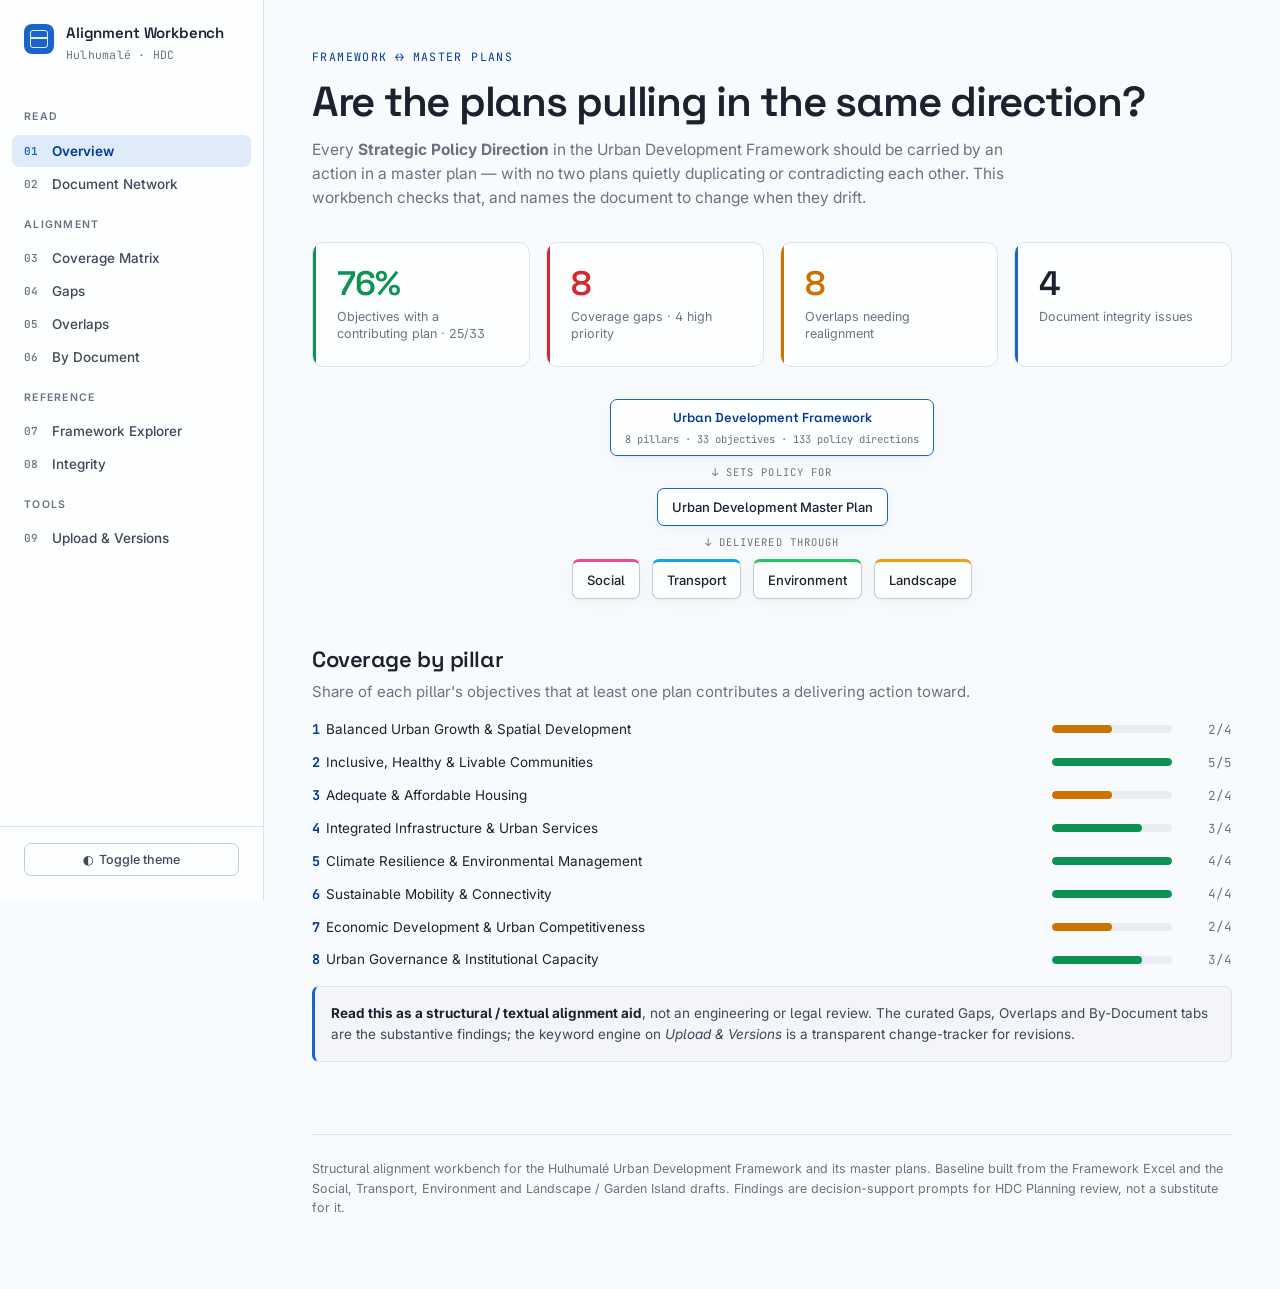
==== index.html @ 689eea94 "Network: expandable force graph of themes + actions interlinked via pillars - Replace the static 6-n" ====
<!DOCTYPE html>
<html lang="en">
<head>
<meta charset="utf-8">
<meta name="viewport" content="width=device-width, initial-scale=1">
<title>Hulhumalé Master Plan Alignment</title>
<meta name="description" content="Alignment workbench for the Urban Development Framework and its master plans — document network, gaps, overlaps, per-document fixes, and upload-driven re-analysis.">
<link rel="icon" href="data:image/svg+xml,<svg xmlns='http://www.w3.org/2000/svg' viewBox='0 0 100 100'><rect width='100' height='100' rx='22' fill='%23274ede'/><rect x='28' y='28' width='44' height='44' rx='6' fill='none' stroke='white' stroke-width='6'/><line x1='28' y1='50' x2='72' y2='50' stroke='white' stroke-width='6'/></svg>">
<link rel="stylesheet" href="styles.css">
</head>
<body>
<div class="app">
  <aside class="rail">
    <div class="brand">
      <div class="mark"></div>
      <div><b>Alignment Workbench</b><span>Hulhumalé · HDC</span></div>
    </div>
    <nav id="nav">
      <div class="grp">Read</div>
      <button class="active" data-v="overview"><span class="n">01</span> Overview</button>
      <button data-v="network"><span class="n">02</span> Document Network</button>
      <div class="grp">Alignment</div>
      <button data-v="matrix"><span class="n">03</span> Coverage Matrix</button>
      <button data-v="gaps"><span class="n">04</span> Gaps</button>
      <button data-v="overlaps"><span class="n">05</span> Overlaps</button>
      <button data-v="bydoc"><span class="n">06</span> By Document</button>
      <div class="grp">Reference</div>
      <button data-v="explorer"><span class="n">07</span> Framework Explorer</button>
      <button data-v="integrity"><span class="n">08</span> Integrity</button>
      <div class="grp">Tools</div>
      <button data-v="upload"><span class="n">09</span> Upload &amp; Versions</button>
    </nav>
    <div class="railfoot">
      <button class="themebtn" id="themebtn">◐&nbsp; Toggle theme</button>
    </div>
  </aside>

  <main class="main">
    <!-- 01 OVERVIEW -->
    <section class="view active" id="view-overview">
      <div class="pagehead">
        <div class="kicker">Framework ↔ Master Plans</div>
        <h1>Are the plans pulling in the same direction?</h1>
        <p class="sub">Every <b>Strategic Policy Direction</b> in the Urban Development Framework should be carried by an action in a master plan — with no two plans quietly duplicating or contradicting each other. This workbench checks that, and names the document to change when they drift.</p>
      </div>
      <div class="kpis" id="kpis"></div>
      <div class="hiermap" id="hiermap"></div>
      <div class="vhead"><h2>Coverage by pillar</h2><p>Share of each pillar's objectives that at least one plan contributes a delivering action toward.</p></div>
      <div class="bars" id="bars"></div>
      <div class="note"><b>Read this as a structural / textual alignment aid</b>, not an engineering or legal review. The curated Gaps, Overlaps and By-Document tabs are the substantive findings; the keyword engine on <em>Upload &amp; Versions</em> is a transparent change-tracker for revisions.</div>
    </section>

    <!-- 02 NETWORK -->
    <section class="view" id="view-network">
      <div class="pagehead">
        <div class="kicker">Document Network</div>
        <h1>How the documents link</h1>
        <p class="sub">Every plan's <b>themes</b> feed the Framework's <b>policy pillars</b> — so two plans that touch the same pillar are interlinked through it. <b>Click a document</b> to fan out its themes; <b>click a theme</b> to fan out its actions. Dashed lines mark cross-plan overlaps that need realignment. Hover anything for detail; hover a pillar to see every theme feeding it.</p>
      </div>
      <div class="net-toolbar">
        <button class="btn ghost sm" id="net-expand">⤢ Expand all plans</button>
        <button class="btn ghost sm" id="net-collapse">⤡ Collapse all</button>
        <span class="mini" id="net-hint">Tip: click a coloured plan node to reveal its themes.</span>
      </div>
      <div class="net-wrap">
        <div class="net-canvas" id="net-canvas"></div>
        <div class="net-side">
          <h3 id="net-title">The framework backbone</h3>
          <p class="np" id="net-desc">Pillars P1–P8 sit at the centre. Hover a pillar to see which themes — across every plan — feed it. Click a plan to expand its themes and actions.</p>
          <div id="net-links"></div>
          <div class="net-legend">
            <div class="row"><span class="dotk" style="background:var(--accent)"></span> Framework &amp; pillars</div>
            <div class="row"><span class="dotk" style="background:#6366f1"></span> Plan · <span class="dotk sm" style="background:#22c55e"></span> theme · <span class="dotk xs" style="background:#22c55e"></span> action</div>
            <div class="row"><span class="ln" style="border-color:var(--accent)"></span> Theme feeds pillar (interlink)</div>
            <div class="row"><span class="ln" style="border-color:var(--ink-2)"></span> Hierarchy (governs / delivers)</div>
            <div class="row"><span class="ln" style="border-color:var(--hi);border-top-style:dashed"></span> Cross-plan overlap (realignment)</div>
          </div>
        </div>
      </div>
    </section>

    <!-- 03 MATRIX -->
    <section class="view" id="view-matrix">
      <div class="pagehead"><div class="kicker">Coverage Matrix</div><h1>Pillars × plans</h1>
        <p class="sub">Which plan owns or contributes to each framework pillar. A pillar with only secondary contributions and no primary owner is a candidate for a gap.</p></div>
      <div id="matrix"></div>
    </section>

    <!-- 04 GAPS -->
    <section class="view" id="view-gaps">
      <div class="pagehead"><div class="kicker">Coverage Gaps</div><h1>Policy directions with no delivering action</h1>
        <p class="sub">Each flag gives the recommended fix and whether it should be resolved at the master-plan level.</p></div>
      <div class="cards" id="gaps-cards"></div>
      <div id="gaps-extra"></div>
    </section>

    <!-- 05 OVERLAPS -->
    <section class="view" id="view-overlaps">
      <div class="pagehead"><div class="kicker">Overlaps &amp; Realignment</div><h1>Where plans collide</h1>
        <p class="sub">Two or more plans addressing the same topic. Each card names which documents to change and how to divide ownership.</p></div>
      <div class="cards" id="overlaps-cards"></div>
    </section>

    <!-- 06 BY DOCUMENT -->
    <section class="view" id="view-bydoc">
      <div class="pagehead"><div class="kicker">By Document</div><h1>What each document is missing — and what to add where</h1>
        <p class="sub">A per-document worklist: gaps and errors specific to it, concrete additions with the section to edit, and the realignments it shares with its siblings.</p></div>
      <div class="docgrid" id="docgrid"></div>
    </section>

    <!-- 07 EXPLORER -->
    <section class="view" id="view-explorer">
      <div class="pagehead"><div class="kicker">Framework Explorer</div><h1>The framework, pillar by pillar</h1>
        <p class="sub">Every objective with its contributing plans and policy directions. Click a pillar to expand. Objectives with no contributing plan are flagged <span class="gapflag">GAP</span>.</p></div>
      <div id="explorer"></div>
    </section>

    <!-- 08 INTEGRITY -->
    <section class="view" id="view-integrity">
      <div class="pagehead"><div class="kicker">Document Integrity</div><h1>Internal errors to fix</h1>
        <p class="sub">Numbering, typos and missing cross-links found while parsing the sources — quick corrections, independent of the alignment findings.</p></div>
      <div class="cards" id="integrity-cards"></div>
    </section>

    <!-- 09 UPLOAD -->
    <section class="view" id="view-upload">
      <div class="pagehead"><div class="kicker">Tools</div><h1>Upload revised plans &amp; track versions</h1>
        <p class="sub">Drop in updated <code>.md</code> plans. The engine re-checks each gap, diffs against the previous run, and version-tracks the result — all in your browser.</p></div>
      <div class="note"><b>How to read the engine.</b> It scans each plan for the distinctive <em>signal phrases</em> of the 8 tracked gaps. A match means the gap topic now <b>appears in the text</b> — a prompt to confirm it's a real delivering action, not just narrative. The authoritative, action-level judgement stays the curated figures on the other tabs; the engine shows what <b>changed between revisions</b>.</div>
      <div class="upgrid">
        <div>
          <div class="drop" id="drop">
            <div class="big">Drop revised .md plans here</div>
            <p>or click to choose files · filenames are matched to plans automatically</p>
          </div>
          <input type="file" id="fileinput" accept=".md,.markdown,.txt" multiple hidden>
          <div class="filelist" id="filelist"></div>
          <div class="actions">
            <button class="btn" id="run">Run alignment analysis</button>
            <button class="btn ghost" id="export">Export report (JSON)</button>
            <button class="btn ghost" id="clearv">Clear versions</button>
          </div>
          <div id="run-result"></div>
        </div>
        <div>
          <div class="vhead" style="margin-top:0"><h2 style="font-size:16px">Version history</h2></div>
          <div id="versions"></div>
        </div>
      </div>
    </section>

    <footer class="foot">
      Structural alignment workbench for the Hulhumalé Urban Development Framework and its master plans.
      Baseline built from the Framework Excel and the Social, Transport, Environment and Landscape / Garden Island drafts.
      Findings are decision-support prompts for HDC Planning review, not a substitute for it.
    </footer>
  </main>
</div>

<script src="data.js"></script>
<script src="engine.js"></script>
<script src="app.js"></script>
</body>
</html>
---- styles.css ----
/* Hallmark · macrostructure: Workbench · nav: N3 side-rail · footer: Ft minimal
 * genre: modern-minimal · theme: Cobalt · tone: technical/authoritative · anchor hue: cobalt
 * pre-emit critique: P5 H5 E4 S5 R4 V5
 */
@import url('https://fonts.googleapis.com/css2?family=Space+Grotesk:wght@400;500;600;700&family=Inter:wght@400;450;500;600&family=JetBrains+Mono:wght@400;500;600&display=swap');

:root{
  --font-display:'Space Grotesk',ui-sans-serif,system-ui,sans-serif;
  --font-body:'Inter',ui-sans-serif,system-ui,-apple-system,sans-serif;
  --font-mono:'JetBrains Mono',ui-monospace,'SF Mono',Menlo,Consolas,monospace;

  --paper:oklch(98.6% 0.005 255);
  --panel:oklch(99.6% 0.003 255);
  --panel-2:oklch(97% 0.006 258);
  --panel-3:oklch(94.5% 0.008 258);
  --ink:oklch(25% 0.03 262);
  --ink-2:oklch(40% 0.03 262);
  --muted:oklch(55% 0.025 262);
  --line:oklch(91% 0.008 258);
  --line-2:oklch(84% 0.012 258);
  --accent:oklch(52% 0.175 258);
  --accent-2:oklch(45% 0.19 260);
  --accent-ink:oklch(38% 0.16 260);
  --hi:oklch(56% 0.2 25);
  --med:oklch(64% 0.15 62);
  --low:oklch(54% 0.14 245);
  --ok:oklch(58% 0.14 155);
  --on-accent:oklch(99% 0.01 255);

  --s1:4px; --s2:8px; --s3:12px; --s4:16px; --s5:24px; --s6:32px; --s7:48px; --s8:72px;
  --r1:7px; --r2:11px; --r3:16px;
  --ease-out:cubic-bezier(.2,.7,.3,1);
  --ease-in-out:cubic-bezier(.6,0,.3,1);
  --d1:120ms; --d2:220ms;
  --rail:264px;
  --shadow:0 1px 2px oklch(50% 0.03 260/.06), 0 4px 16px oklch(50% 0.03 260/.06);
  --shadow-lg:0 8px 30px oklch(45% 0.05 260/.14);
}
:root[data-theme="dark"],
:root:not([data-theme="light"]){}
@media (prefers-color-scheme:dark){:root:not([data-theme="light"]){
  --paper:oklch(17.5% 0.018 262); --panel:oklch(21.5% 0.022 262); --panel-2:oklch(25% 0.024 262);
  --panel-3:oklch(29% 0.026 262); --ink:oklch(93% 0.012 262); --ink-2:oklch(80% 0.016 262);
  --muted:oklch(65% 0.02 262); --line:oklch(31% 0.02 262); --line-2:oklch(40% 0.022 262);
  --accent:oklch(74% 0.145 252); --accent-2:oklch(82% 0.12 252); --accent-ink:oklch(84% 0.11 252);
  --hi:oklch(70% 0.17 25); --med:oklch(80% 0.13 72); --low:oklch(74% 0.12 245); --ok:oklch(74% 0.14 155);
  --on-accent:oklch(18% 0.03 262);
  --shadow:0 1px 2px oklch(0% 0 0/.4); --shadow-lg:0 10px 34px oklch(0% 0 0/.5);
}}
:root[data-theme="dark"]{
  --paper:oklch(17.5% 0.018 262); --panel:oklch(21.5% 0.022 262); --panel-2:oklch(25% 0.024 262);
  --panel-3:oklch(29% 0.026 262); --ink:oklch(93% 0.012 262); --ink-2:oklch(80% 0.016 262);
  --muted:oklch(65% 0.02 262); --line:oklch(31% 0.02 262); --line-2:oklch(40% 0.022 262);
  --accent:oklch(74% 0.145 252); --accent-2:oklch(82% 0.12 252); --accent-ink:oklch(84% 0.11 252);
  --hi:oklch(70% 0.17 25); --med:oklch(80% 0.13 72); --low:oklch(74% 0.12 245); --ok:oklch(74% 0.14 155);
  --on-accent:oklch(18% 0.03 262);
  --shadow:0 1px 2px oklch(0% 0 0/.4); --shadow-lg:0 10px 34px oklch(0% 0 0/.5);
}

*{box-sizing:border-box}
html,body{overflow-x:clip}
html{-webkit-text-size-adjust:100%}
body{margin:0;background:var(--paper);color:var(--ink);font-family:var(--font-body);
  font-size:15px;line-height:1.55;-webkit-font-smoothing:antialiased;font-feature-settings:"cv05","ss01"}
h1,h2,h3,h4{font-family:var(--font-display);font-weight:600;line-height:1.14;margin:0;letter-spacing:-.02em;font-style:normal;overflow-wrap:anywhere;min-width:0}
a{color:var(--accent);text-decoration:none}
code,.mono{font-family:var(--font-mono)}
button{font-family:inherit}

/* ---------- app shell: rail + main (Workbench) ---------- */
.app{display:grid;grid-template-columns:var(--rail) minmax(0,1fr);min-height:100vh}

/* left rail */
.rail{position:sticky;top:0;height:100vh;border-right:1px solid var(--line);background:var(--panel);
  display:flex;flex-direction:column;padding:var(--s5) 0;overflow-y:auto}
.rail .brand{padding:0 var(--s5) var(--s4);display:flex;gap:var(--s3);align-items:flex-start}
.rail .brand .mark{width:30px;height:30px;border-radius:8px;background:var(--accent);flex:none;position:relative;overflow:hidden}
.rail .brand .mark::before{content:"";position:absolute;inset:6px;border:1.5px solid var(--on-accent);border-radius:3px;opacity:.9}
.rail .brand .mark::after{content:"";position:absolute;left:6px;top:13px;width:18px;height:1.5px;background:var(--on-accent);opacity:.9}
.rail .brand b{font-family:var(--font-display);font-size:15px;font-weight:600;letter-spacing:-.01em;display:block;line-height:1.2}
.rail .brand span{font-size:11.5px;color:var(--muted);font-family:var(--font-mono);letter-spacing:.02em}

.rail nav{display:flex;flex-direction:column;gap:1px;padding:var(--s3) var(--s3) 0;flex:1}
.rail nav .grp{font-size:10.5px;text-transform:uppercase;letter-spacing:.12em;color:var(--muted);
  padding:var(--s4) var(--s3) var(--s2);font-weight:600}
.rail nav button{display:flex;align-items:center;gap:var(--s3);width:100%;text-align:left;border:0;
  background:none;color:var(--ink-2);padding:8px var(--s3);border-radius:var(--r1);cursor:pointer;
  font-size:13.5px;font-weight:500;transition:background var(--d1) var(--ease-out),color var(--d1)}
.rail nav button:hover{background:var(--panel-2);color:var(--ink)}
.rail nav button.active{background:color-mix(in oklch,var(--accent) 12%,transparent);color:var(--accent-ink);font-weight:600}
.rail nav button .n{font-family:var(--font-mono);font-size:11px;color:var(--muted);width:16px;flex:none}
.rail nav button.active .n{color:var(--accent)}
.rail .railfoot{padding:var(--s4) var(--s5) 0;border-top:1px solid var(--line);margin-top:var(--s4)}
.themebtn{width:100%;border:1px solid var(--line-2);background:var(--panel);color:var(--ink-2);border-radius:var(--r1);
  padding:8px;cursor:pointer;font-size:12.5px;font-weight:500;display:flex;gap:var(--s2);align-items:center;justify-content:center}
.themebtn:hover{border-color:var(--accent);color:var(--accent-ink)}

/* main */
.main{min-width:0;padding:var(--s7) var(--s7) var(--s8);max-width:1180px}
@media(max-width:1180px){.main{padding:var(--s6) var(--s5) var(--s8)}}

/* page head */
.pagehead{margin-bottom:var(--s6)}
.pagehead .kicker{font-family:var(--font-mono);font-size:11.5px;letter-spacing:.12em;text-transform:uppercase;color:var(--accent-ink);margin-bottom:var(--s3)}
.pagehead h1{font-size:clamp(28px,4.4vw,42px);letter-spacing:-.03em}
.pagehead .sub{color:var(--muted);max-width:70ch;margin-top:var(--s3);font-size:15.5px}

/* sections */
section.view{display:none}
section.view.active{display:block;animation:fade var(--d2) var(--ease-out)}
@keyframes fade{from{opacity:0;transform:translateY(6px)}to{opacity:1;transform:none}}
.vhead{margin:var(--s7) 0 var(--s4)}
.vhead:first-child{margin-top:0}
.vhead h2{font-size:22px}
.vhead p{color:var(--muted);max-width:76ch;margin:var(--s2) 0 0}

/* ---------- KPI band ---------- */
.kpis{display:grid;grid-template-columns:repeat(4,minmax(0,1fr));gap:var(--s4);margin-bottom:var(--s6)}
.kpi{background:var(--panel);border:1px solid var(--line);border-radius:var(--r2);padding:var(--s5);position:relative;overflow:hidden}
.kpi::after{content:"";position:absolute;left:0;top:0;bottom:0;width:3px;background:var(--accent)}
.kpi.hi::after{background:var(--hi)} .kpi.med::after{background:var(--med)} .kpi.ok::after{background:var(--ok)}
.kpi .n{font-family:var(--font-display);font-size:34px;font-weight:600;letter-spacing:-.03em;line-height:1}
.kpi.hi .n{color:var(--hi)} .kpi.med .n{color:var(--med)} .kpi.ok .n{color:var(--ok)}
.kpi .l{color:var(--muted);font-size:12.5px;margin-top:var(--s2);line-height:1.35}

/* ---------- generic cards ---------- */
.cards{display:grid;grid-template-columns:repeat(2,minmax(0,1fr));gap:var(--s4)}
.card{background:var(--panel);border:1px solid var(--line);border-radius:var(--r2);padding:var(--s5);
  box-shadow:var(--shadow);transition:border-color var(--d1),transform var(--d1) var(--ease-out)}
.card:hover{border-color:var(--line-2)}
.card.flag{border-left:3px solid var(--muted)}
.card.flag.hi{border-left-color:var(--hi)} .card.flag.med{border-left-color:var(--med)} .card.flag.low{border-left-color:var(--low)}
.card h3{font-size:15.5px;line-height:1.3;font-weight:600;letter-spacing:-.01em}
.card .meta{display:flex;gap:6px;flex-wrap:wrap;margin:var(--s3) 0}
.card p{margin:var(--s3) 0 0;font-size:14px;color:var(--ink-2)}
.fix{margin-top:var(--s4);background:color-mix(in oklch,var(--accent) 7%,transparent);
  border:1px solid color-mix(in oklch,var(--accent) 22%,transparent);border-radius:var(--r1);padding:var(--s3) var(--s4);font-size:13.5px;color:var(--ink)}
.fix b{color:var(--accent-ink)}

/* pills */
.pill{font-family:var(--font-mono);font-size:11px;font-weight:500;padding:3px 8px;border-radius:999px;letter-spacing:.02em;white-space:nowrap;display:inline-flex;align-items:center;gap:5px}
.pill.sev-high{background:color-mix(in oklch,var(--hi) 14%,transparent);color:var(--hi)}
.pill.sev-med{background:color-mix(in oklch,var(--med) 16%,transparent);color:var(--med)}
.pill.sev-low{background:color-mix(in oklch,var(--low) 15%,transparent);color:var(--low)}
.pill.doc{background:var(--panel-2);color:var(--ink-2);border:1px solid var(--line-2)}
.pill.spd{background:color-mix(in oklch,var(--accent) 12%,transparent);color:var(--accent-ink)}
.pill.dot::before{content:"";width:7px;height:7px;border-radius:50%;background:currentColor}

/* ---------- matrix ---------- */
.matrix-wrap{overflow-x:auto;border:1px solid var(--line);border-radius:var(--r2);background:var(--panel);box-shadow:var(--shadow)}
table.matrix{border-collapse:collapse;width:100%;min-width:760px;font-size:13.5px}
table.matrix th,table.matrix td{border-bottom:1px solid var(--line);padding:var(--s4)}
table.matrix thead th{position:sticky;top:0;background:var(--panel-2);font-family:var(--font-mono);
  font-size:11px;color:var(--muted);text-transform:uppercase;letter-spacing:.06em;font-weight:500;text-align:center}
table.matrix thead th.pillar{text-align:left}
table.matrix tbody tr:last-child td,table.matrix tbody tr:last-child th{border-bottom:0}
table.matrix tbody tr:hover td,table.matrix tbody tr:hover th{background:var(--panel-2)}
th.pillar{font-family:var(--font-body);font-weight:600;color:var(--ink);max-width:300px;text-align:left}
th.pillar .pn{font-family:var(--font-mono);color:var(--accent-ink);margin-right:6px}
th.pillar .mini{font-weight:400;color:var(--muted);font-size:12px;margin-top:2px}
td.cell{text-align:center}
.cov{display:inline-grid;place-items:center;width:30px;height:30px;border-radius:8px;font-size:13px}
.cov.p{background:color-mix(in oklch,var(--accent) 18%,transparent);color:var(--accent-ink)}
.cov.s{background:color-mix(in oklch,var(--low) 16%,transparent);color:var(--low)}
.cov.none{color:var(--line-2)}
.cpct{font-family:var(--font-mono);font-size:12.5px;color:var(--muted)}
.legend{display:flex;gap:var(--s5);flex-wrap:wrap;margin-top:var(--s4);font-size:12.5px;color:var(--muted)}
.legend span{display:inline-flex;align-items:center;gap:7px}
.sw{width:22px;height:22px;border-radius:6px;display:grid;place-items:center;font-size:11px}

/* ---------- coverage bars ---------- */
.bars{display:flex;flex-direction:column;gap:var(--s3)}
.bar{display:grid;grid-template-columns:minmax(0,1fr) 120px 44px;gap:var(--s4);align-items:center;font-size:13.5px}
.bar .lbl{overflow:hidden;text-overflow:ellipsis;white-space:nowrap}
.bar .lbl b{font-family:var(--font-mono);color:var(--accent-ink);margin-right:6px}
.bar .track{background:var(--panel-3);border-radius:999px;height:8px;overflow:hidden}
.bar .fill{height:100%;border-radius:999px;transition:width var(--d2) var(--ease-out)}
.bar .pc{font-family:var(--font-mono);text-align:right;color:var(--muted);font-size:12.5px}
@media(max-width:640px){.bar{grid-template-columns:minmax(0,1fr) 70px 38px}}

/* ---------- framework explorer ---------- */
.pblock{border:1px solid var(--line);border-radius:var(--r2);background:var(--panel);margin-bottom:var(--s3);overflow:hidden}
.phead{display:flex;align-items:center;gap:var(--s4);padding:var(--s4) var(--s5);cursor:pointer;user-select:none}
.phead:hover{background:var(--panel-2)}
.phead .idx{font-family:var(--font-mono);font-weight:600;color:var(--on-accent);background:var(--accent);
  width:28px;height:28px;border-radius:8px;display:grid;place-items:center;font-size:13px;flex:none}
.phead .t{flex:1;font-family:var(--font-display);font-weight:600;font-size:15.5px}
.phead .t .mini{font-family:var(--font-body);font-weight:400;color:var(--muted);font-size:12.5px;margin-top:1px;letter-spacing:0}
.phead .cnt{font-family:var(--font-mono);font-size:11.5px;color:var(--muted);flex:none}
.phead .chev{color:var(--muted);transition:transform var(--d2) var(--ease-out)}
.pblock.open .phead .chev{transform:rotate(90deg)}
.pbody{display:none;padding:0 var(--s5) var(--s4);border-top:1px solid var(--line)}
.pblock.open .pbody{display:block}
.obj{padding:var(--s4) 0;border-bottom:1px dashed var(--line)}
.obj:last-child{border-bottom:0}
.obj .oh{display:flex;gap:var(--s3);align-items:baseline}
.obj .oid{font-family:var(--font-mono);font-size:12.5px;color:var(--accent-ink);font-weight:600;flex:none}
.obj .ot{font-weight:600;font-size:14.5px}
.contribs{margin:var(--s3) 0 var(--s2);display:flex;gap:6px;flex-wrap:wrap;align-items:center}
.contribs .lbl{font-size:12px;color:var(--muted)}
.gapflag{color:var(--hi);font-weight:600;font-size:11px;border:1px solid var(--hi);border-radius:6px;padding:2px 8px;font-family:var(--font-mono)}
.spds{margin:var(--s3) 0 0;padding:0;list-style:none;display:flex;flex-direction:column;gap:6px}
.spds li{display:flex;gap:var(--s3);font-size:13.5px;color:var(--muted)}
.spds li code{color:var(--accent-ink);font-size:11.5px;flex:none;padding-top:1px}

/* ---------- network diagram ---------- */
.net-wrap{display:grid;grid-template-columns:minmax(0,1fr) 300px;gap:var(--s5)}
@media(max-width:900px){.net-wrap{grid-template-columns:1fr}}
.net-toolbar{display:flex;gap:var(--s3);align-items:center;flex-wrap:wrap;margin-bottom:var(--s4)}
.btn.sm{padding:6px 11px;font-size:12.5px}
.net-canvas{border:1px solid var(--line);border-radius:var(--r2);background:
  radial-gradient(circle at 1px 1px, var(--line) 1px, transparent 0) 0 0/22px 22px, var(--panel);box-shadow:var(--shadow);overflow:hidden}
.net-canvas svg{display:block;width:100%;height:auto;touch-action:none}
.dotk{width:12px;height:12px;border-radius:50%;display:inline-block;flex:none}
.dotk.sm{width:9px;height:9px} .dotk.xs{width:6px;height:6px}
.net-node{cursor:pointer}
.net-node .box{transition:filter var(--d1),opacity var(--d1)}
.net-node text{font-family:var(--font-display);pointer-events:none}
.net-node.dim{opacity:.28}
.net-edge{transition:opacity var(--d1),stroke-width var(--d1)}
.net-edge.dim{opacity:.08}
.net-side h3{font-size:15px;margin-bottom:var(--s2)}
.net-side .np{color:var(--muted);font-size:13.5px}
.net-legend{display:flex;flex-direction:column;gap:var(--s3);margin-top:var(--s5);font-size:12.5px}
.net-legend .row{display:flex;gap:var(--s3);align-items:center;color:var(--ink-2)}
.net-legend .ln{width:34px;height:0;border-top-width:2px;border-top-style:solid;flex:none}
.linkitem{border:1px solid var(--line);border-radius:var(--r1);padding:var(--s3) var(--s4);margin-top:var(--s3);font-size:13px;background:var(--panel)}
.linkitem b{font-family:var(--font-mono);font-size:11.5px}

/* ---------- by document ---------- */
.docgrid{display:grid;grid-template-columns:repeat(2,minmax(0,1fr));gap:var(--s5)}
@media(max-width:900px){.docgrid{grid-template-columns:1fr}}
.docpanel{border:1px solid var(--line);border-radius:var(--r2);background:var(--panel);overflow:hidden;box-shadow:var(--shadow)}
.docpanel .dh{padding:var(--s5);border-bottom:1px solid var(--line);border-top:4px solid var(--dc,var(--accent))}
.docpanel .dh .tier{font-family:var(--font-mono);font-size:10.5px;letter-spacing:.1em;text-transform:uppercase;color:var(--muted)}
.docpanel .dh h3{font-size:17px;margin:var(--s2) 0 var(--s2)}
.docpanel .dh .role{color:var(--muted);font-size:13px}
.docpanel .dh .owns{margin-top:var(--s3);display:flex;gap:5px;flex-wrap:wrap}
.docpanel .db{padding:var(--s4) var(--s5) var(--s5)}
.dsec{margin-top:var(--s4)}
.dsec:first-child{margin-top:0}
.dsec .st{font-family:var(--font-mono);font-size:11px;letter-spacing:.08em;text-transform:uppercase;color:var(--muted);
  display:flex;align-items:center;gap:var(--s2);margin-bottom:var(--s3)}
.dsec .st .c{margin-left:auto;background:var(--panel-2);border-radius:999px;padding:1px 8px;font-size:10.5px}
.dlist{list-style:none;margin:0;padding:0;display:flex;flex-direction:column;gap:var(--s3)}
.dlist li{font-size:13.5px;color:var(--ink-2);display:flex;gap:var(--s3);line-height:1.45}
.dlist li .tick{flex:none;width:16px;height:16px;border-radius:5px;display:grid;place-items:center;font-size:10px;margin-top:2px;font-family:var(--font-mono)}
.tick.miss{background:color-mix(in oklch,var(--hi) 16%,transparent);color:var(--hi)}
.tick.add{background:color-mix(in oklch,var(--ok) 16%,transparent);color:var(--ok)}
.tick.re{background:color-mix(in oklch,var(--low) 16%,transparent);color:var(--low)}
.dlist li .where{display:block;font-family:var(--font-mono);font-size:11px;color:var(--muted);margin-top:2px}
.dlist li .with{display:inline-flex;gap:4px;flex-wrap:wrap;margin-right:6px}

/* ---------- upload / versions ---------- */
.upgrid{display:grid;grid-template-columns:minmax(0,1.15fr) minmax(0,1fr);gap:var(--s6)}
@media(max-width:900px){.upgrid{grid-template-columns:1fr}}
.drop{border:1.5px dashed var(--line-2);border-radius:var(--r2);padding:var(--s7) var(--s5);text-align:center;
  background:var(--panel);cursor:pointer;transition:border-color var(--d1),background var(--d1)}
.drop:hover{border-color:var(--accent)}
.drop.drag{border-color:var(--accent);background:color-mix(in oklch,var(--accent) 6%,transparent)}
.drop .big{font-family:var(--font-display);font-size:16px;font-weight:600;color:var(--ink)}
.drop p{margin:var(--s2) 0 0;color:var(--muted);font-size:13px}
.actions{display:flex;gap:var(--s3);flex-wrap:wrap;margin-top:var(--s4)}
.btn{background:var(--accent);color:var(--on-accent);border:1px solid var(--accent);border-radius:var(--r1);
  padding:10px 16px;font-weight:600;cursor:pointer;font-size:13.5px;transition:background var(--d1),transform var(--d1) var(--ease-out)}
.btn:hover{background:var(--accent-2)} .btn:active{transform:translateY(1px)}
.btn:focus-visible{outline:2px solid var(--accent);outline-offset:2px}
.btn.ghost{background:transparent;color:var(--ink);border-color:var(--line-2)}
.btn.ghost:hover{border-color:var(--accent);color:var(--accent-ink)}
.filelist{margin:var(--s4) 0;display:flex;flex-direction:column;gap:6px}
.filelist .f{display:flex;justify-content:space-between;gap:var(--s3);padding:8px var(--s3);border:1px solid var(--line);
  border-radius:var(--r1);font-size:13px;background:var(--panel);align-items:center}
.filelist .f .to{color:var(--muted);font-family:var(--font-mono);font-size:11.5px}
.note{background:var(--panel-2);border:1px solid var(--line);border-left:3px solid var(--accent);
  border-radius:var(--r1);padding:var(--s4);font-size:13.5px;color:var(--ink-2);margin:var(--s4) 0}
.note b{color:var(--ink)}
.version{border:1px solid var(--line);border-radius:var(--r2);padding:var(--s4);margin-bottom:var(--s3);background:var(--panel);box-shadow:var(--shadow)}
.version .vh{display:flex;justify-content:space-between;align-items:baseline;gap:var(--s3)}
.version .vh b{font-family:var(--font-display);font-size:14px}
.version .vh time{font-family:var(--font-mono);font-size:11px;color:var(--muted)}
.version .vm{font-size:12.5px;color:var(--muted);margin-top:4px}
.version .delta{font-size:12.5px;margin-top:var(--s3);display:flex;gap:var(--s4);flex-wrap:wrap;align-items:center}
.delta .up{color:var(--ok);font-weight:500} .delta .down{color:var(--hi);font-weight:500}
.mini{font-size:12.5px;color:var(--muted)}
.hierbadges{display:flex;gap:var(--s2);flex-wrap:wrap;margin-top:var(--s4)}

/* hierarchy mini map on overview */
.hiermap{display:flex;flex-direction:column;gap:var(--s2);margin:var(--s5) 0 var(--s6)}
.hiermap .row{display:flex;gap:var(--s3);justify-content:center;flex-wrap:wrap}
.hnode{border:1px solid var(--line-2);background:var(--panel);border-radius:var(--r1);padding:8px 14px;font-size:13px;font-weight:500;box-shadow:var(--shadow);text-align:center}
.hnode.fw{border-color:var(--accent);border-width:1.5px;color:var(--accent-ink);font-family:var(--font-display);font-weight:600}
.hnode.fw small{display:block;font-family:var(--font-mono);font-weight:400;color:var(--muted);font-size:10.5px;margin-top:2px}
.hnode.sector{border-top:3px solid var(--dc,var(--line))}
.hiermap .conn{text-align:center;font-family:var(--font-mono);font-size:10.5px;letter-spacing:.1em;text-transform:uppercase;color:var(--muted)}

footer.foot{margin-top:var(--s8);padding-top:var(--s5);border-top:1px solid var(--line);color:var(--muted);font-size:12.5px;line-height:1.55}

/* ---------- mobile: rail -> topbar ---------- */
@media(max-width:820px){
  .app{grid-template-columns:1fr}
  .rail{position:static;height:auto;flex-direction:column;border-right:0;border-bottom:1px solid var(--line);padding:var(--s4) 0}
  .rail .brand{padding:0 var(--s5) var(--s3)}
  .rail nav{flex-direction:row;overflow-x:auto;gap:var(--s2);padding:0 var(--s4) var(--s2);scrollbar-width:thin}
  .rail nav .grp{display:none}
  .rail nav button{white-space:nowrap;width:auto}
  .rail nav button .n{display:none}
  .rail .railfoot{border-top:0;margin:0;padding:var(--s2) var(--s5) 0}
  .themebtn{width:auto}
  .main{padding:var(--s5) var(--s4) var(--s7)}
  .kpis{grid-template-columns:repeat(2,minmax(0,1fr))}
  .cards{grid-template-columns:1fr}
}
@media(max-width:480px){.kpis{grid-template-columns:1fr}}
@media (prefers-reduced-motion:reduce){*{animation-duration:.01ms!important;transition-duration:.01ms!important}}
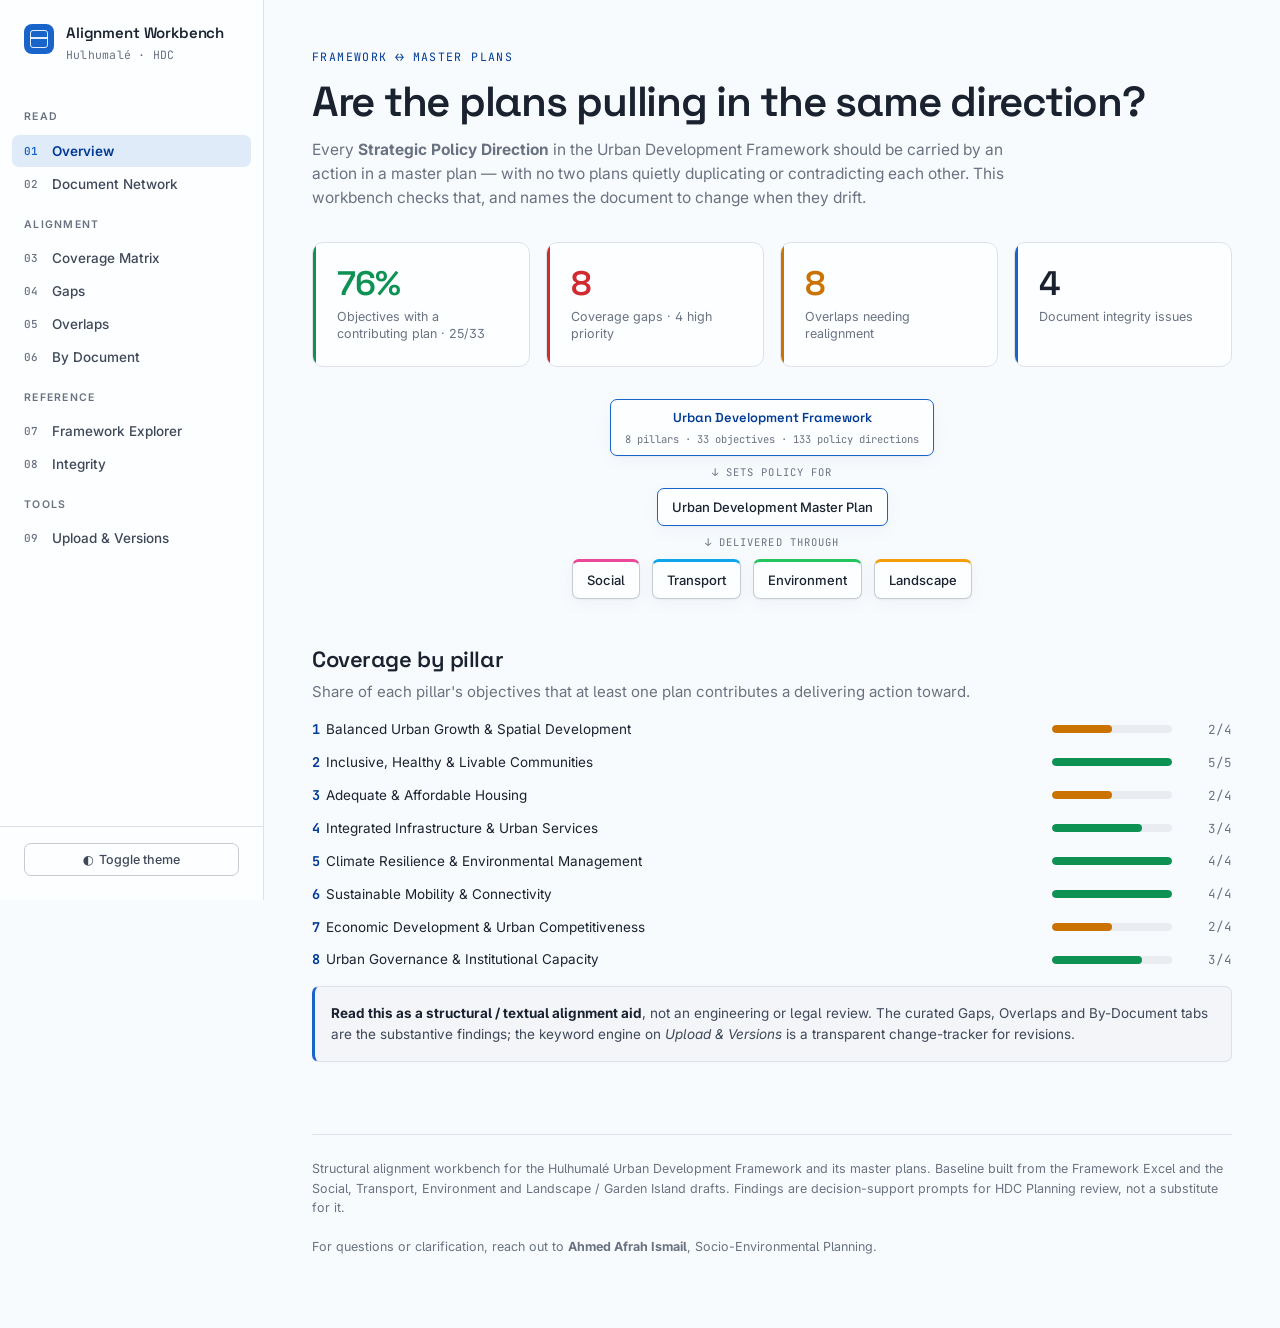
==== commit 8a0c1866: "Footer: add contact for clarification (Ahmed Afrah Ismail, Socio-Environmental Planning) Co-Authored" ====
--- a/index.html
+++ b/index.html
@@ -4,7 +4,26 @@
 <meta charset="utf-8">
 <meta name="viewport" content="width=device-width, initial-scale=1">
 <title>Hulhumalé Master Plan Alignment</title>
-<meta name="description" content="Alignment workbench for the Urban Development Framework and its master plans — document network, gaps, overlaps, per-document fixes, and upload-driven re-analysis.">
+<meta name="description" content="Alignment workbench for the Hulhumalé Urban Development Framework and its master plans — a document mind map, coverage gaps, cross-plan overlaps, per-document fixes, and upload-driven re-analysis.">
+<link rel="canonical" href="https://iharfa.github.io/master-plans/">
+
+<!-- Open Graph -->
+<meta property="og:type" content="website">
+<meta property="og:site_name" content="Hulhumalé Master Plan Alignment">
+<meta property="og:title" content="Hulhumalé Master Plan Alignment">
+<meta property="og:description" content="Where the Hulhumalé plans overlap, conflict, and leave gaps against the Urban Development Framework — an interactive alignment mind map across 8 pillars, 33 objectives and 133 policy directions.">
+<meta property="og:url" content="https://iharfa.github.io/master-plans/">
+<meta property="og:image" content="https://iharfa.github.io/master-plans/og.png">
+<meta property="og:image:width" content="1200">
+<meta property="og:image:height" content="630">
+<meta property="og:image:alt" content="Master Plan Alignment — Hulhumalé · HDC. 8 pillars, 33 objectives, 133 directions; 8 gaps, 18 overlaps.">
+
+<!-- Twitter -->
+<meta name="twitter:card" content="summary_large_image">
+<meta name="twitter:title" content="Hulhumalé Master Plan Alignment">
+<meta name="twitter:description" content="An interactive mind map of where the Hulhumalé master plans overlap, conflict, and leave gaps against the Urban Development Framework.">
+<meta name="twitter:image" content="https://iharfa.github.io/master-plans/og.png">
+
 <link rel="icon" href="data:image/svg+xml,<svg xmlns='http://www.w3.org/2000/svg' viewBox='0 0 100 100'><rect width='100' height='100' rx='22' fill='%23274ede'/><rect x='28' y='28' width='44' height='44' rx='6' fill='none' stroke='white' stroke-width='6'/><line x1='28' y1='50' x2='72' y2='50' stroke='white' stroke-width='6'/></svg>">
 <link rel="stylesheet" href="styles.css">
 </head>
@@ -50,31 +69,33 @@
       <div class="note"><b>Read this as a structural / textual alignment aid</b>, not an engineering or legal review. The curated Gaps, Overlaps and By-Document tabs are the substantive findings; the keyword engine on <em>Upload &amp; Versions</em> is a transparent change-tracker for revisions.</div>
     </section>
 
-    <!-- 02 NETWORK -->
+    <!-- 02 MIND MAP -->
     <section class="view" id="view-network">
       <div class="pagehead">
-        <div class="kicker">Document Network</div>
+        <div class="kicker">Document Mind Map</div>
         <h1>How the documents link</h1>
-        <p class="sub">Every plan's <b>themes</b> feed the Framework's <b>policy pillars</b> — so two plans that touch the same pillar are interlinked through it. <b>Click a document</b> to fan out its themes; <b>click a theme</b> to fan out its actions. Dashed lines mark cross-plan overlaps that need realignment. Hover anything for detail; hover a pillar to see every theme feeding it.</p>
+        <p class="sub">A collapsible map of the six plans and every place they touch each other: the shared foundation, an 18-domain overlap map (grouped by cluster and severity), and cross-cutting recommendations. Click a node to expand it and read the verbatim plan text plus the alignment insight. Start with the red nodes — those are direct duplications or conflicting targets.</p>
       </div>
-      <div class="net-toolbar">
-        <button class="btn ghost sm" id="net-expand">⤢ Expand all plans</button>
-        <button class="btn ghost sm" id="net-collapse">⤡ Collapse all</button>
-        <span class="mini" id="net-hint">Tip: click a coloured plan node to reveal its themes.</span>
-      </div>
-      <div class="net-wrap">
-        <div class="net-canvas" id="net-canvas"></div>
-        <div class="net-side">
-          <h3 id="net-title">The framework backbone</h3>
-          <p class="np" id="net-desc">Pillars P1–P8 sit at the centre. Hover a pillar to see which themes — across every plan — feed it. Click a plan to expand its themes and actions.</p>
-          <div id="net-links"></div>
-          <div class="net-legend">
-            <div class="row"><span class="dotk" style="background:var(--accent)"></span> Framework &amp; pillars</div>
-            <div class="row"><span class="dotk" style="background:#6366f1"></span> Plan · <span class="dotk sm" style="background:#22c55e"></span> theme · <span class="dotk xs" style="background:#22c55e"></span> action</div>
-            <div class="row"><span class="ln" style="border-color:var(--accent)"></span> Theme feeds pillar (interlink)</div>
-            <div class="row"><span class="ln" style="border-color:var(--ink-2)"></span> Hierarchy (governs / delivers)</div>
-            <div class="row"><span class="ln" style="border-color:var(--hi);border-top-style:dashed"></span> Cross-plan overlap (realignment)</div>
+      <div id="net-stage">
+        <div class="mm-toolbar">
+          <div class="mm-legend" id="mm-legend">
+            <span class="mm-lg" data-status="green"><span class="d" style="background:var(--ok)"></span>Aligned</span>
+            <span class="mm-lg" data-status="amber"><span class="d" style="background:var(--med)"></span>Overlap</span>
+            <span class="mm-lg" data-status="red"><span class="d" style="background:var(--hi)"></span>Duplication / conflict</span>
+            <span class="mm-lg" data-status="blue"><span class="d" style="background:var(--accent)"></span>Recommendation</span>
           </div>
+          <div class="mm-spacer"></div>
+          <button class="btn ghost sm" id="mm-fit">⊕ Fit</button>
+          <button class="btn ghost sm" id="mm-fs">⛶ Full screen</button>
+          <button class="btn sm" id="mm-fsclose" hidden>✕ Close full screen</button>
+        </div>
+        <div class="mm-plankey" id="mm-plankey"></div>
+        <div class="mm-wrap">
+          <div class="mm-treewrap">
+            <svg id="treesvg"></svg>
+            <div class="mm-hint">Drag to pan · scroll to zoom · click a node to expand &amp; inspect</div>
+          </div>
+          <aside class="mm-panel" id="mmpanel"><div id="mmbody"></div></aside>
         </div>
       </div>
     </section>
@@ -153,10 +174,13 @@
       Structural alignment workbench for the Hulhumalé Urban Development Framework and its master plans.
       Baseline built from the Framework Excel and the Social, Transport, Environment and Landscape / Garden Island drafts.
       Findings are decision-support prompts for HDC Planning review, not a substitute for it.
+      <br><br>
+      For questions or clarification, reach out to <b>Ahmed Afrah Ismail</b>, Socio-Environmental Planning.
     </footer>
   </main>
 </div>
 
+<script src="d3.min.js"></script>
 <script src="data.js"></script>
 <script src="engine.js"></script>
 <script src="app.js"></script>
--- a/styles.css
+++ b/styles.css
@@ -108,7 +108,9 @@
 /* sections */
 section.view{display:none}
 section.view.active{display:block;animation:fade var(--d2) var(--ease-out)}
-@keyframes fade{from{opacity:0;transform:translateY(6px)}to{opacity:1;transform:none}}
+/* opacity-only: a lingering transform here would make the full-screen stage's
+   position:fixed resolve against the view instead of the viewport */
+@keyframes fade{from{opacity:0}to{opacity:1}}
 .vhead{margin:var(--s7) 0 var(--s4)}
 .vhead:first-child{margin-top:0}
 .vhead h2{font-size:22px}
@@ -209,10 +211,26 @@
 .net-toolbar{display:flex;gap:var(--s3);align-items:center;flex-wrap:wrap;margin-bottom:var(--s4)}
 .btn.sm{padding:6px 11px;font-size:12.5px}
 .net-canvas{border:1px solid var(--line);border-radius:var(--r2);background:
-  radial-gradient(circle at 1px 1px, var(--line) 1px, transparent 0) 0 0/22px 22px, var(--panel);box-shadow:var(--shadow);overflow:hidden}
-.net-canvas svg{display:block;width:100%;height:auto;touch-action:none}
+  radial-gradient(circle at 1px 1px, var(--line) 1px, transparent 0) 0 0/24px 24px, var(--panel);box-shadow:var(--shadow);overflow:hidden;
+  height:min(66vh,620px)}
+.net-canvas svg{display:block;width:100%;height:100%;touch-action:manipulation}
 .dotk{width:12px;height:12px;border-radius:50%;display:inline-block;flex:none}
 .dotk.sm{width:9px;height:9px} .dotk.xs{width:6px;height:6px}
+.pillarchips{display:flex;flex-wrap:wrap;gap:6px;margin-bottom:var(--s4)}
+.pillarchips .pc-chip{font-family:var(--font-mono);font-size:11px;border:1px solid var(--line-2);background:var(--panel);
+  color:var(--ink-2);border-radius:999px;padding:3px 9px;cursor:pointer;transition:all var(--d1) var(--ease-out)}
+.pillarchips .pc-chip:hover{border-color:var(--accent);color:var(--accent-ink)}
+.pillarchips .pc-chip.on{background:var(--accent);color:var(--on-accent);border-color:var(--accent)}
+
+/* full-screen stage */
+#net-stage.fs{position:fixed;inset:0;z-index:300;background:var(--paper);padding:var(--s4);
+  display:flex;flex-direction:column;gap:var(--s3);margin:0}
+#net-stage.fs .net-toolbar{margin:0}
+#net-stage.fs .net-wrap{flex:1;min-height:0;grid-template-columns:minmax(0,1fr) 340px;gap:var(--s4)}
+#net-stage.fs .net-canvas{height:100%}
+#net-stage.fs .net-side{overflow:auto;max-height:100%}
+@media(max-width:900px){#net-stage.fs .net-wrap{grid-template-columns:1fr;grid-template-rows:1fr auto}
+  #net-stage.fs .net-side{max-height:38vh}}
 .net-node{cursor:pointer}
 .net-node .box{transition:filter var(--d1),opacity var(--d1)}
 .net-node text{font-family:var(--font-display);pointer-events:none}
@@ -311,4 +329,58 @@
   .cards{grid-template-columns:1fr}
 }
 @media(max-width:480px){.kpis{grid-template-columns:1fr}}
+
+/* ============ mind map (D3 collapsible tree) ============ */
+.mm-toolbar{display:flex;align-items:center;gap:var(--s3);flex-wrap:wrap;margin-bottom:var(--s3)}
+.mm-legend{display:flex;gap:var(--s2);flex-wrap:wrap}
+.mm-lg{display:inline-flex;align-items:center;gap:6px;font-size:11.5px;color:var(--muted);cursor:pointer;padding:3px 9px;border-radius:999px;border:1px solid transparent;user-select:none}
+.mm-lg .d{width:9px;height:9px;border-radius:50%}
+.mm-lg:hover{color:var(--ink)}
+.mm-lg.active{border-color:var(--line-2);background:var(--panel-2);color:var(--ink)}
+.mm-spacer{flex:1}
+.mm-plankey{display:flex;gap:5px;flex-wrap:wrap;margin-bottom:var(--s4)}
+.mm-pk{font-family:var(--font-mono);font-size:10px;padding:2px 7px;border-radius:5px;color:#fff;white-space:nowrap}
+.mm-wrap{display:grid;grid-template-columns:minmax(0,1fr) 400px;border:1px solid var(--line);border-radius:var(--r2);overflow:hidden;box-shadow:var(--shadow);height:min(68vh,660px)}
+.mm-treewrap{position:relative;min-width:0;background:radial-gradient(circle at 1px 1px,var(--line) 1px,transparent 0) 0 0/24px 24px,var(--panel)}
+#treesvg{width:100%;height:100%;cursor:grab;display:block}
+#treesvg:active{cursor:grabbing}
+.mm-hint{position:absolute;bottom:10px;left:12px;font-size:11px;color:var(--muted);background:color-mix(in oklch,var(--panel) 85%,transparent);padding:4px 10px;border-radius:6px;pointer-events:none}
+.mm-panel{border-left:1px solid var(--line);background:var(--panel);overflow-y:auto;padding:var(--s5) var(--s5) var(--s7)}
+
+.node-chip rect.bg{fill:var(--panel);stroke:var(--line-2);stroke-width:1.2}
+.node-chip.selected rect.bg{stroke:var(--accent);stroke-width:2}
+.node-chip circle.pb{stroke:rgba(0,0,0,.12);stroke-width:.6}
+.node-chip text.nlabel{font:600 12px var(--font-body);fill:var(--ink)}
+.node-chip text.badge{font:700 8.5px var(--font-mono);fill:#fff}
+.node-chip text.caret{font:700 12px var(--font-body);fill:var(--muted)}
+.node-chip text.warn{font:700 8px var(--font-mono);fill:#fff}
+.node-chip rect.warnbg{fill:var(--hi)}
+.link{fill:none;stroke:var(--line-2);stroke-width:1.3px}
+.dimmed{opacity:.16;transition:opacity var(--d2)}
+
+.mm-eyebrow{font-family:var(--font-mono);font-size:10px;letter-spacing:.12em;text-transform:uppercase;color:var(--muted);display:flex;align-items:center;gap:8px;margin-bottom:8px}
+.mm-eyebrow .d{width:10px;height:10px;border-radius:50%}
+#mmbody h2{font-size:19px;line-height:1.25;margin-bottom:8px}
+.mm-panelwarn{display:inline-flex;align-items:center;gap:6px;background:var(--hi);color:#fff;font-family:var(--font-mono);font-size:10.5px;font-weight:700;letter-spacing:.06em;padding:5px 10px;border-radius:6px;margin-bottom:12px}
+.mm-plansin{display:flex;gap:5px;flex-wrap:wrap;margin:8px 0 14px}
+.mm-summary{font-size:14px;line-height:1.55;color:var(--ink-2);margin-bottom:16px}
+.mm-seclabel{font-family:var(--font-mono);font-size:10px;letter-spacing:.12em;text-transform:uppercase;color:var(--muted);margin:18px 0 10px;padding-bottom:5px;border-bottom:1px solid var(--line)}
+.qblock{margin-bottom:12px;padding:10px 14px;border-left:3px solid var(--line);background:var(--panel-2);border-radius:0 8px 8px 0}
+.qmeta{font-family:var(--font-mono);font-size:10px;color:var(--muted);margin-bottom:5px;display:flex;gap:6px;align-items:center;flex-wrap:wrap}
+.qtext{font-size:13px;line-height:1.6;color:var(--ink);font-style:italic}
+.qtext::before{content:"\201C"}.qtext::after{content:"\201D"}
+.mm-insight{border:1.5px solid var(--accent);background:color-mix(in oklch,var(--accent) 7%,transparent);border-radius:10px;padding:14px 16px;margin-top:6px}
+.mm-insight .il{font-family:var(--font-mono);font-size:10px;letter-spacing:.1em;color:var(--accent-ink);text-transform:uppercase;margin-bottom:6px;font-weight:700}
+.mm-insight p{font-size:13.5px;line-height:1.55;color:var(--ink)}
+#mmbody .empty{color:var(--muted);font-size:13.5px;line-height:1.6;margin-top:16px}
+
+/* mind map full screen (reuses #net-stage.fs) */
+#net-stage.fs .mm-toolbar,#net-stage.fs .mm-plankey{margin:0}
+#net-stage.fs .mm-wrap{flex:1;min-height:0;height:auto}
+@media(max-width:900px){
+  .mm-wrap{grid-template-columns:1fr;height:auto}
+  .mm-treewrap{height:50vh}
+  .mm-panel{border-left:0;border-top:1px solid var(--line);max-height:46vh}
+  #net-stage.fs .mm-wrap{grid-template-rows:1fr auto}
+}
 @media (prefers-reduced-motion:reduce){*{animation-duration:.01ms!important;transition-duration:.01ms!important}}
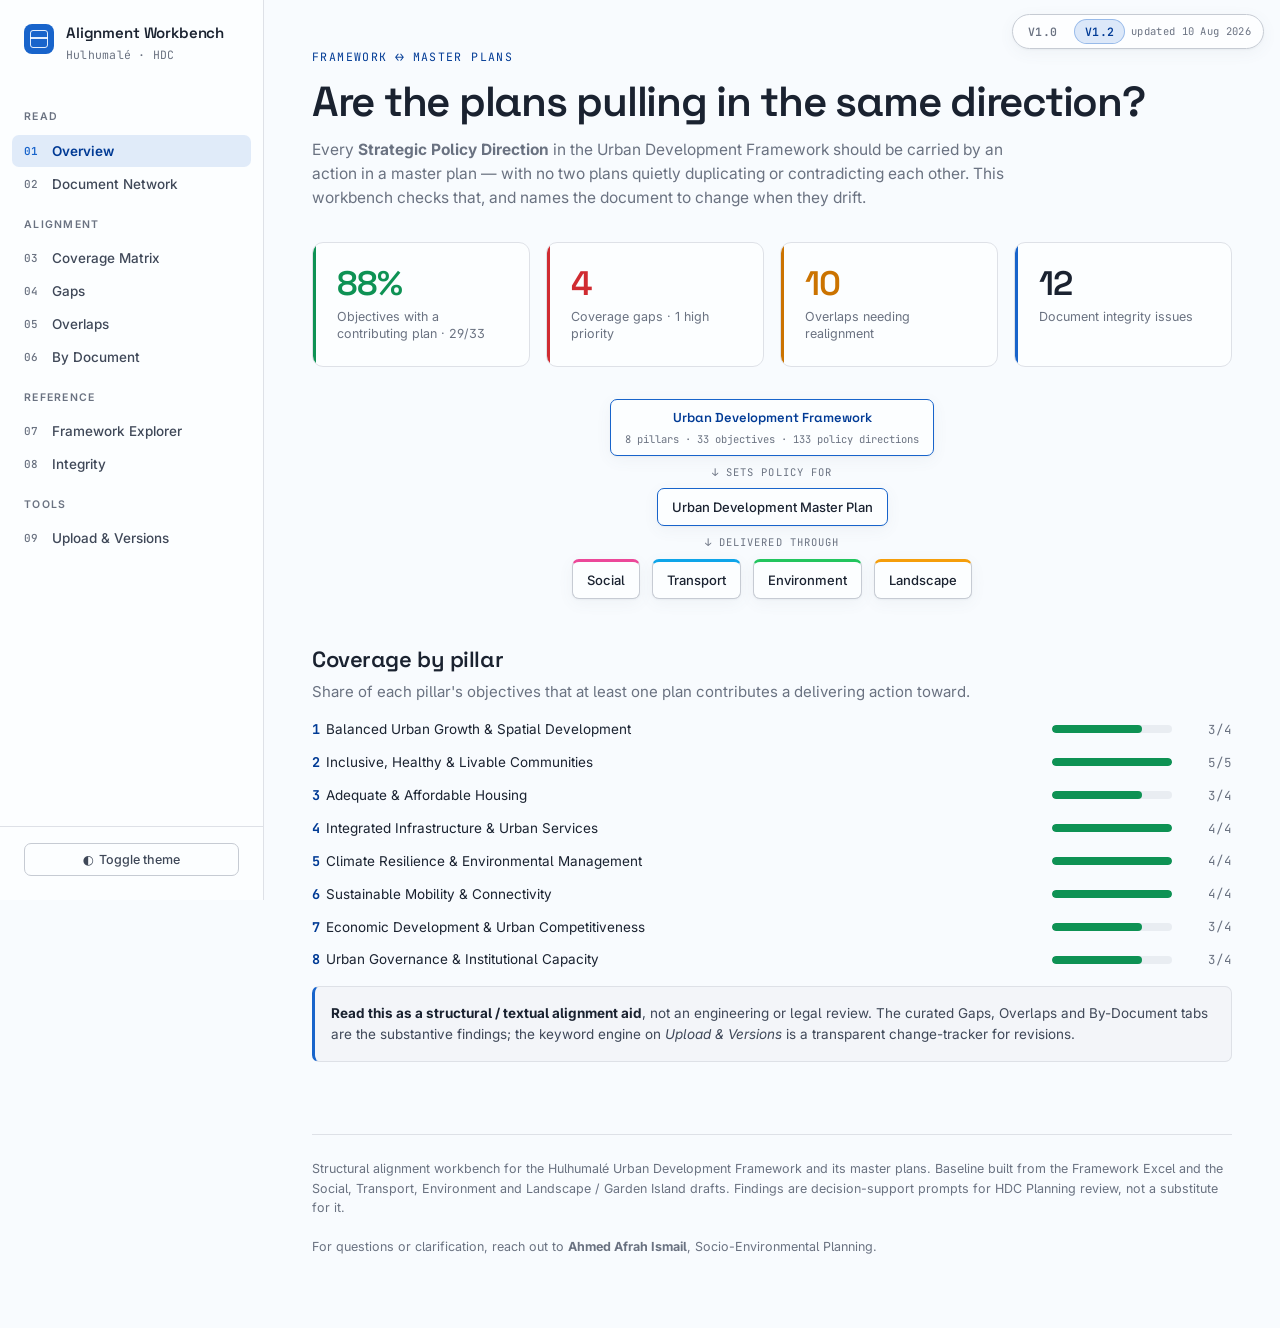
==== commit d381e125: "V1.2 re-analysis of the August 2026 drafts + version toggle - data.js: findings now versioned (V10/V" ====
--- a/index.html
+++ b/index.html
@@ -16,7 +16,7 @@
 <meta property="og:image" content="https://iharfa.github.io/master-plans/og.png">
 <meta property="og:image:width" content="1200">
 <meta property="og:image:height" content="630">
-<meta property="og:image:alt" content="Master Plan Alignment — Hulhumalé · HDC. 8 pillars, 33 objectives, 133 directions; 8 gaps, 18 overlaps.">
+<meta property="og:image:alt" content="Master Plan Alignment — Hulhumalé · HDC. 8 pillars, 33 objectives, 133 directions; versioned gap &amp; overlap analysis (V1.0 / V1.2).">
 
 <!-- Twitter -->
 <meta name="twitter:card" content="summary_large_image">
@@ -28,6 +28,7 @@
 <link rel="stylesheet" href="styles.css">
 </head>
 <body>
+<div class="verswitch" id="verswitch" aria-label="Analysis version"></div>
 <div class="app">
   <aside class="rail">
     <div class="brand">
@@ -74,7 +75,7 @@
       <div class="pagehead">
         <div class="kicker">Document Mind Map</div>
         <h1>How the documents link</h1>
-        <p class="sub">A collapsible map of the six plans and every place they touch each other: the shared foundation, an 18-domain overlap map (grouped by cluster and severity), and cross-cutting recommendations. Click a node to expand it and read the verbatim plan text plus the alignment insight. Start with the red nodes — those are direct duplications or conflicting targets.</p>
+        <p class="sub">A collapsible map of the six plans and every place they touch each other: the shared foundation, a domain-by-domain overlap map (grouped by cluster and severity), and cross-cutting recommendations. Click a node to expand it and read the verbatim plan text plus the alignment insight. Start with the red nodes — those are direct duplications or conflicting targets.</p>
       </div>
       <div id="net-stage">
         <div class="mm-toolbar">
--- a/styles.css
+++ b/styles.css
@@ -384,3 +384,17 @@
   #net-stage.fs .mm-wrap{grid-template-rows:1fr auto}
 }
 @media (prefers-reduced-motion:reduce){*{animation-duration:.01ms!important;transition-duration:.01ms!important}}
+
+/* ---- curated-data version switch (fixed, top-right) ---- */
+.verswitch{position:fixed;top:14px;right:16px;z-index:60;display:flex;align-items:center;gap:6px;
+  background:color-mix(in oklch,var(--panel) 88%,transparent);backdrop-filter:blur(8px);
+  border:1px solid var(--line-2);border-radius:999px;padding:4px 12px 4px 4px;box-shadow:var(--shadow)}
+.verswitch .vbtn{font-family:var(--font-mono);font-size:11.5px;font-weight:600;letter-spacing:.02em;
+  border:1px solid transparent;background:transparent;color:var(--muted);border-radius:999px;
+  padding:4px 10px;cursor:pointer}
+.verswitch .vbtn:hover{color:var(--accent-ink)}
+.verswitch .vbtn.active{background:color-mix(in oklch,var(--accent) 14%,transparent);
+  color:var(--accent-ink);border-color:color-mix(in oklch,var(--accent) 35%,transparent)}
+.verswitch .vdate{font-family:var(--font-mono);font-size:10.5px;color:var(--muted);letter-spacing:.03em;white-space:nowrap}
+body:has(#net-stage.fs) .verswitch{display:none}
+@media(max-width:900px){.verswitch{top:8px;right:8px}.verswitch .vdate{display:none}}
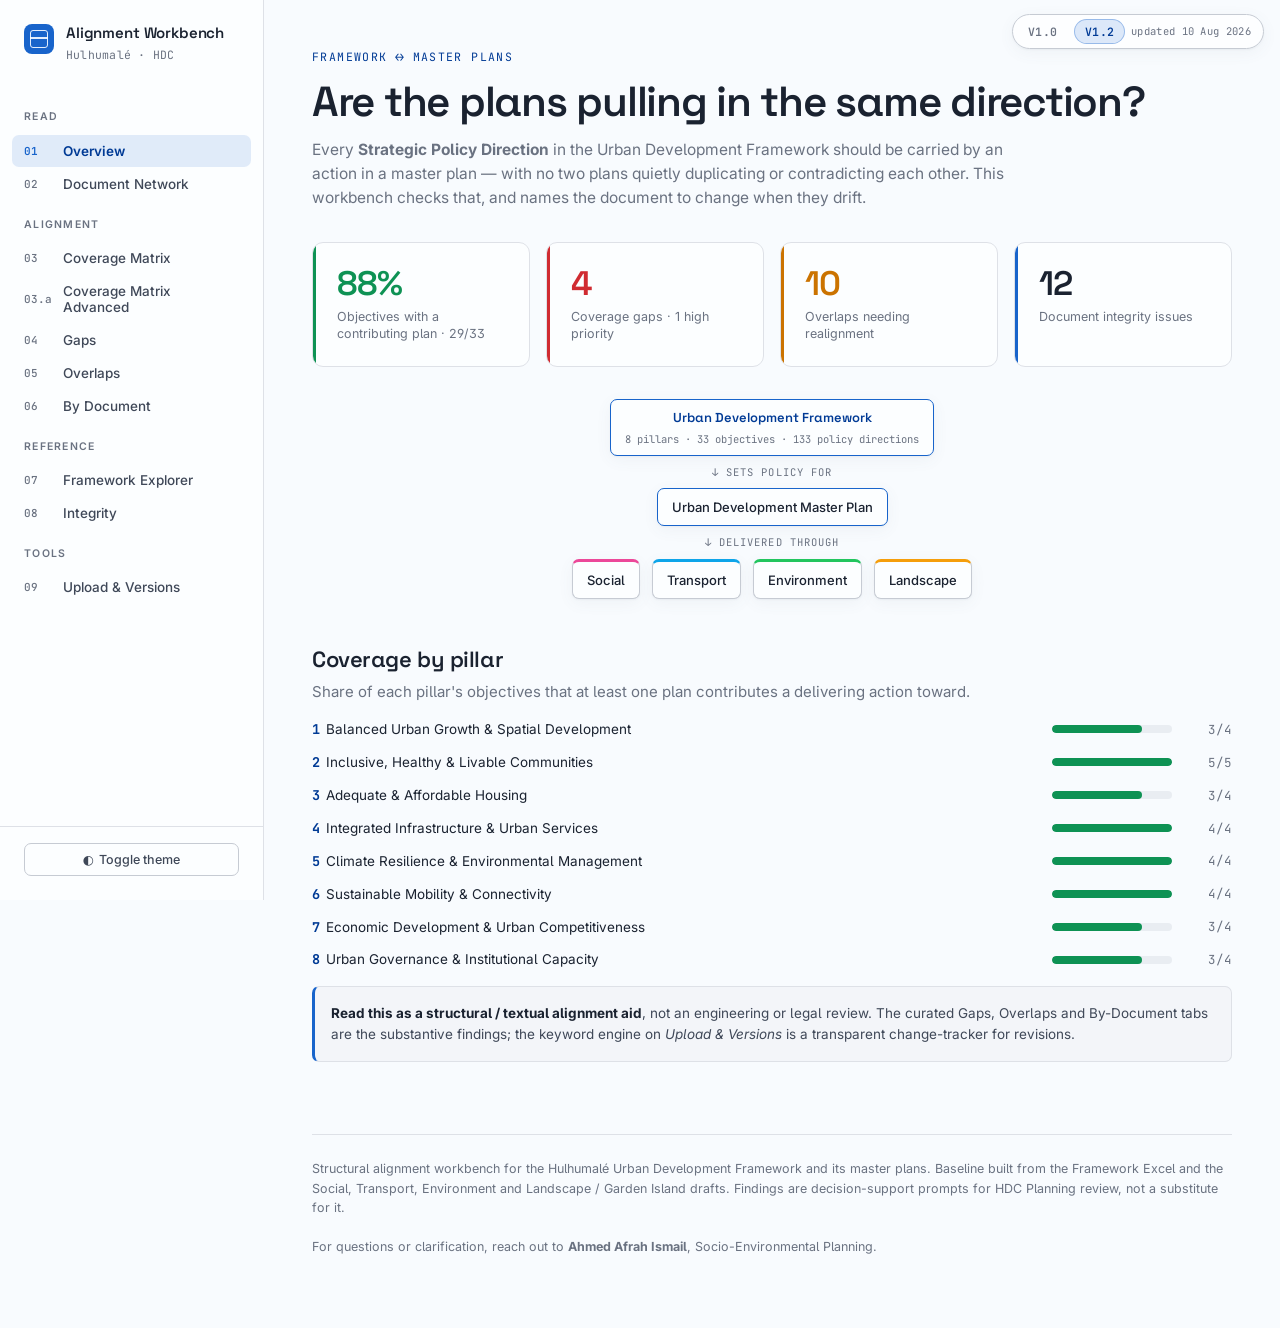
==== commit 698e9c12: "Coverage Matrix Advanced (03.a): objective-level action breakdown - Every ACTIONS_V12 entry now carr" ====
--- a/index.html
+++ b/index.html
@@ -41,6 +41,7 @@
       <button data-v="network"><span class="n">02</span> Document Network</button>
       <div class="grp">Alignment</div>
       <button data-v="matrix"><span class="n">03</span> Coverage Matrix</button>
+      <button data-v="matrixadv"><span class="n">03.a</span> Coverage Matrix Advanced</button>
       <button data-v="gaps"><span class="n">04</span> Gaps</button>
       <button data-v="overlaps"><span class="n">05</span> Overlaps</button>
       <button data-v="bydoc"><span class="n">06</span> By Document</button>
@@ -106,6 +107,13 @@
       <div class="pagehead"><div class="kicker">Coverage Matrix</div><h1>Pillars × plans</h1>
         <p class="sub">Which plan owns or contributes to each framework pillar. A pillar with only secondary contributions and no primary owner is a candidate for a gap.</p></div>
       <div id="matrix"></div>
+    </section>
+
+    <!-- 03.a MATRIX ADVANCED -->
+    <section class="view" id="view-matrixadv">
+      <div class="pagehead"><div class="kicker">Coverage Matrix · Advanced</div><h1>Objectives × plans — down to the action level</h1>
+        <p class="sub">The coverage matrix broken down to the framework's 33 strategic objectives. Click an objective row to list every action delivering it, colour-coded by source document and carrying that document's own action numbering. Objectives with no delivering action are flagged <span class="gapflag">GAP</span>.</p></div>
+      <div id="matrixadv"></div>
     </section>
 
     <!-- 04 GAPS -->
--- a/styles.css
+++ b/styles.css
@@ -398,3 +398,29 @@
 .verswitch .vdate{font-family:var(--font-mono);font-size:10.5px;color:var(--muted);letter-spacing:.03em;white-space:nowrap}
 body:has(#net-stage.fs) .verswitch{display:none}
 @media(max-width:900px){.verswitch{top:8px;right:8px}.verswitch .vdate{display:none}}
+
+/* ---- matrix: expandable per-pillar action lists ---- */
+#matrix tr.prow{cursor:pointer}
+#matrix tr.prow .xchev{display:inline-block;font-size:11px;color:var(--muted);margin-right:6px;transition:transform .18s ease}
+#matrix tr.prow.open .xchev{transform:rotate(90deg);color:var(--accent)}
+#matrix tr.xrow>td{background:var(--panel-2);padding:var(--s4) var(--s5)}
+#matrix tr.xrow .xcap{font-size:12.5px;color:var(--ink-2);margin-bottom:var(--s4)}
+#matrix tr.xrow .xcap code{font-family:var(--font-mono);font-size:11px;color:var(--accent-ink)}
+.xgroups{display:grid;gap:var(--s4)}
+.agrp{border-left:3px solid var(--dc);background:var(--panel);border:1px solid var(--line);border-left:3px solid var(--dc);border-radius:var(--r1);padding:var(--s3) var(--s4)}
+.agrp .agh{display:flex;align-items:center;gap:8px;margin-bottom:var(--s2);flex-wrap:wrap}
+.agrp .agh b{font-family:var(--font-display);font-size:13px;color:var(--dc)}
+.agrp .agh .dotp{width:9px;height:9px;border-radius:50%;background:var(--dc);flex:none}
+.agrp .alist{list-style:none;margin:0;padding:0;display:grid;gap:4px}
+.agrp .alist li{display:flex;gap:9px;align-items:baseline;font-size:13px;line-height:1.45;color:var(--ink)}
+.agrp .alist li code{font-family:var(--font-mono);font-size:10.5px;font-weight:600;color:var(--dc);
+  background:color-mix(in srgb,var(--dc) 12%,transparent);border-radius:5px;padding:1px 6px;white-space:nowrap;flex:none}
+@media(min-width:1100px){.xgroups{grid-template-columns:1fr 1fr}}
+
+/* ---- coverage matrix advanced (objective level) ---- */
+.rail nav button .n{width:27px}
+table.matrix.madv tr.phrow>td{background:var(--panel-3);font-family:var(--font-display);font-weight:600;font-size:13.5px;color:var(--ink);padding:var(--s3) var(--s4);border-bottom:1px solid var(--line-2)}
+table.matrix.madv tr.phrow .pn{font-family:var(--font-mono);color:var(--accent-ink);margin-right:8px;font-size:11.5px}
+table.matrix.madv tr.phrow .mini{font-family:var(--font-body);font-weight:400;color:var(--muted);font-size:12px}
+table.matrix.madv th.pillar{max-width:340px}
+.acnt{display:inline-flex;min-width:20px;justify-content:center;font-family:var(--font-mono);font-size:11.5px;font-weight:700;color:var(--dc);background:color-mix(in srgb,var(--dc) 14%,transparent);border-radius:999px;padding:2px 7px}
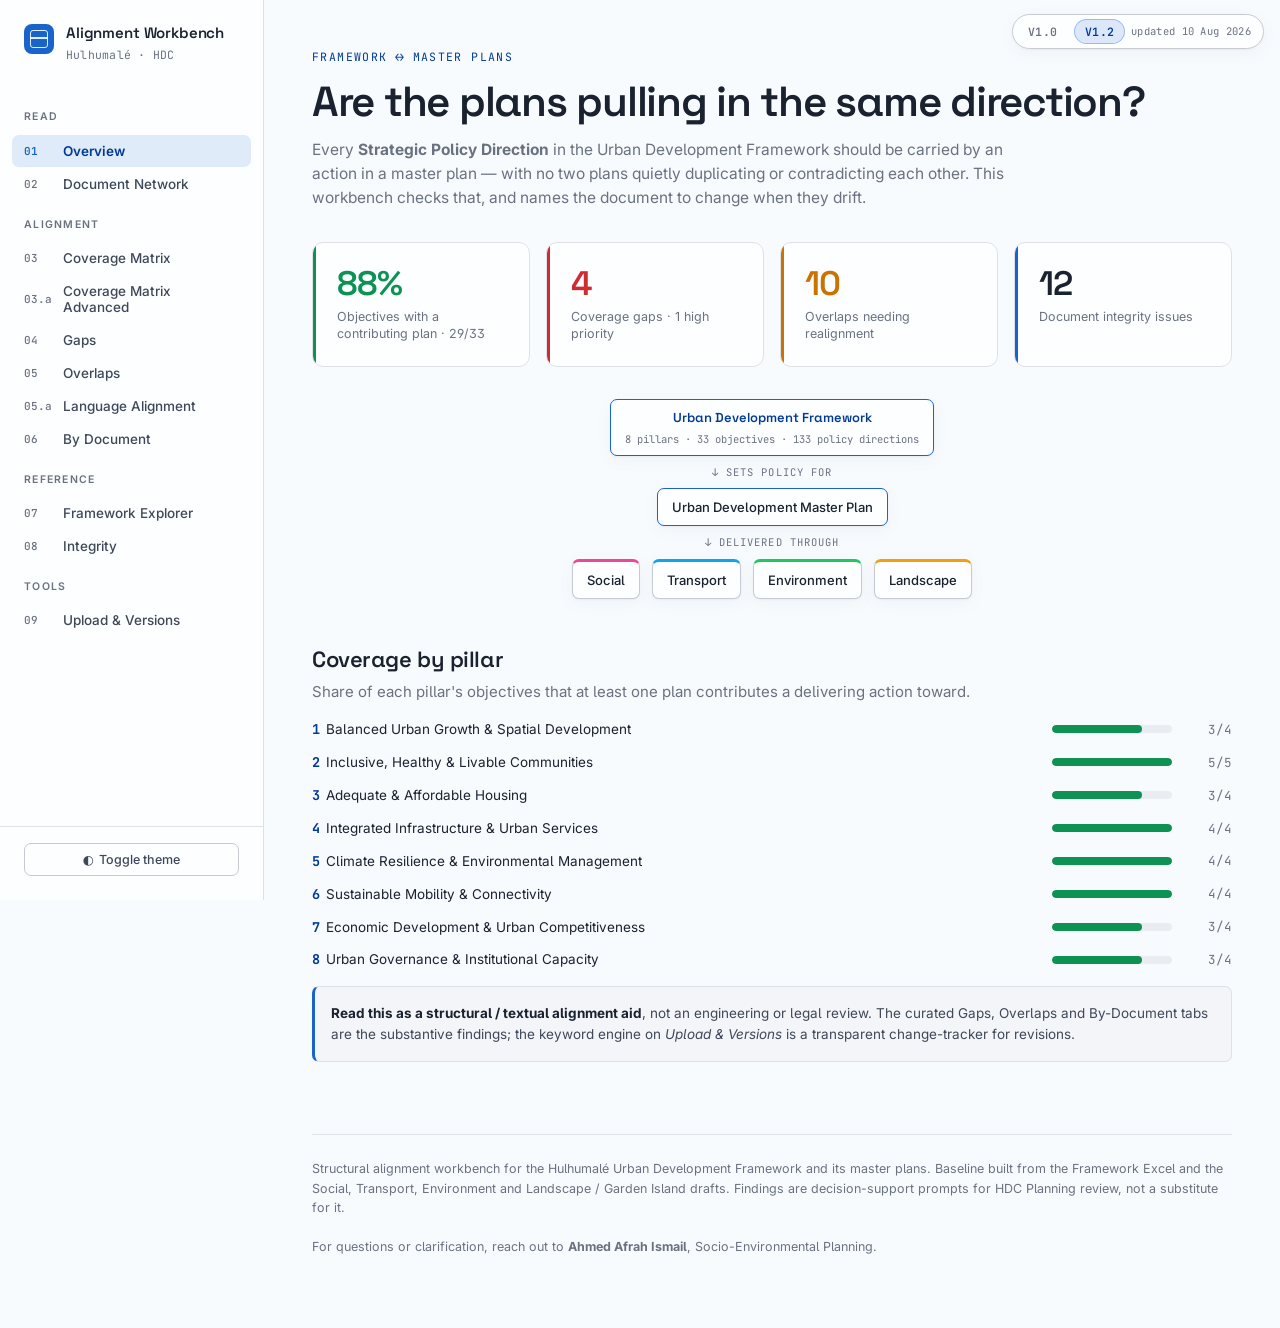
==== commit 3a11f8ef: "Language Alignment (05.a): 20-domain terminology audit across the five plans - LANG_V12 in data.js: " ====
--- a/index.html
+++ b/index.html
@@ -44,6 +44,7 @@
       <button data-v="matrixadv"><span class="n">03.a</span> Coverage Matrix Advanced</button>
       <button data-v="gaps"><span class="n">04</span> Gaps</button>
       <button data-v="overlaps"><span class="n">05</span> Overlaps</button>
+      <button data-v="lang"><span class="n">05.a</span> Language Alignment</button>
       <button data-v="bydoc"><span class="n">06</span> By Document</button>
       <div class="grp">Reference</div>
       <button data-v="explorer"><span class="n">07</span> Framework Explorer</button>
@@ -131,6 +132,13 @@
       <div class="cards" id="overlaps-cards"></div>
     </section>
 
+    <!-- 05.a LANGUAGE ALIGNMENT -->
+    <section class="view" id="view-lang">
+      <div class="pagehead"><div class="kicker">Overlaps · Language</div><h1>Do the plans speak the same language?</h1>
+        <p class="sub">Term-by-term comparison across the five documents: what each plan calls the same concept. Green = aligned vocabulary, amber = drift (one concept, several names), red = conflict (same words meaning different things, or contradictory naming). Click a row for the verbatim terms, where they appear, and the recommended standard wording.</p></div>
+      <div id="langmatrix"></div>
+    </section>
+
     <!-- 06 BY DOCUMENT -->
     <section class="view" id="view-bydoc">
       <div class="pagehead"><div class="kicker">By Document</div><h1>What each document is missing — and what to add where</h1>
--- a/styles.css
+++ b/styles.css
@@ -424,3 +424,11 @@
 table.matrix.madv tr.phrow .mini{font-family:var(--font-body);font-weight:400;color:var(--muted);font-size:12px}
 table.matrix.madv th.pillar{max-width:340px}
 .acnt{display:inline-flex;min-width:20px;justify-content:center;font-family:var(--font-mono);font-size:11.5px;font-weight:700;color:var(--dc);background:color-mix(in srgb,var(--dc) 14%,transparent);border-radius:999px;padding:2px 7px}
+
+/* ---- language alignment (05.a) ---- */
+table.matrix.langm th.pillar{max-width:230px;min-width:170px}
+table.matrix.langm td.cell{text-align:left}
+.lterm{display:inline-block;font-family:var(--font-mono);font-size:10.5px;font-weight:600;line-height:1.35;color:var(--dc);
+  background:color-mix(in srgb,var(--dc) 11%,transparent);border:1px solid color-mix(in srgb,var(--dc) 28%,transparent);
+  border-radius:7px;padding:3px 8px;max-width:150px;white-space:normal;overflow-wrap:anywhere}
+table.matrix.langm .xrow .alist li{font-size:12.5px}
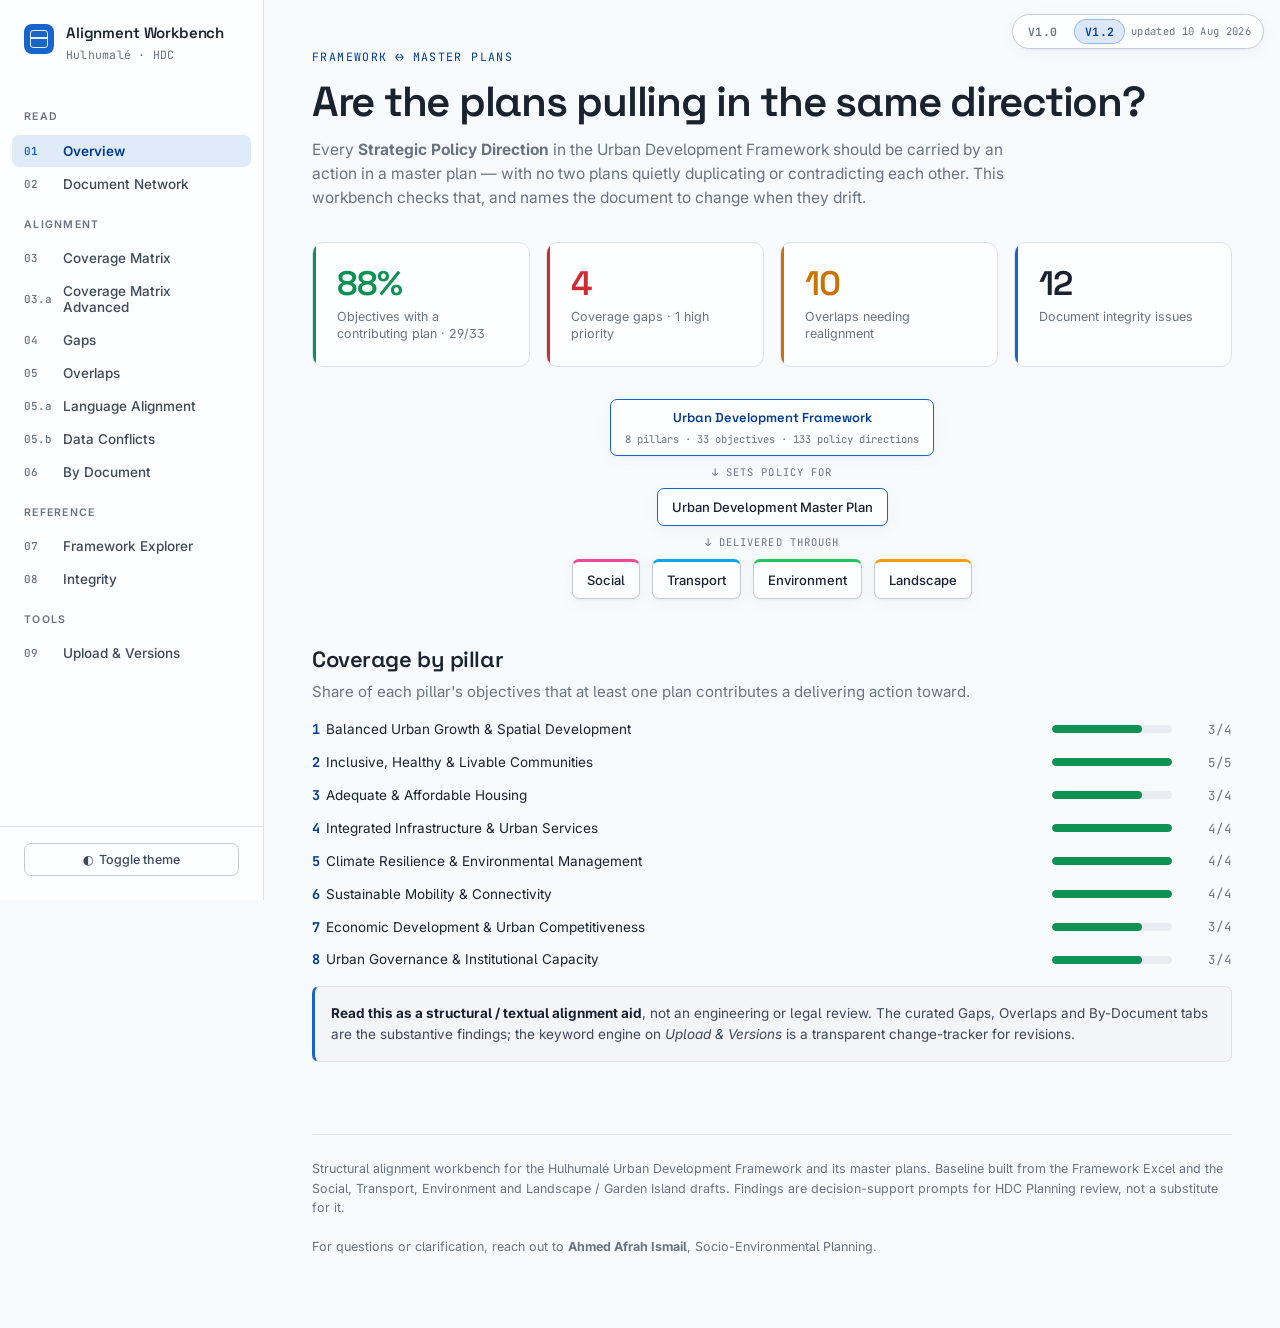
==== commit 92329c75: "Data Conflicts (05.b): cross-check of cited figures across the five plans - DATAC_V12 in data.js: 15" ====
--- a/index.html
+++ b/index.html
@@ -45,6 +45,7 @@
       <button data-v="gaps"><span class="n">04</span> Gaps</button>
       <button data-v="overlaps"><span class="n">05</span> Overlaps</button>
       <button data-v="lang"><span class="n">05.a</span> Language Alignment</button>
+      <button data-v="datac"><span class="n">05.b</span> Data Conflicts</button>
       <button data-v="bydoc"><span class="n">06</span> By Document</button>
       <div class="grp">Reference</div>
       <button data-v="explorer"><span class="n">07</span> Framework Explorer</button>
@@ -139,6 +140,13 @@
       <div id="langmatrix"></div>
     </section>
 
+    <!-- 05.b DATA CONFLICTS -->
+    <section class="view" id="view-datac">
+      <div class="pagehead"><div class="kicker">Overlaps · Cited Data</div><h1>Do the plans cite the same numbers?</h1>
+        <p class="sub">Cross-check of the figures the five documents cite — populations, areas, elevations, targets, dates and counts. Green = consistent across documents, amber = needs clarification (single-sourced, ambiguous or superseded), red = mismatch (documents cite different values for the same fact). Click a row for the exact figures, where each appears, and the recommended resolution.</p></div>
+      <div id="datacmatrix"></div>
+    </section>
+
     <!-- 06 BY DOCUMENT -->
     <section class="view" id="view-bydoc">
       <div class="pagehead"><div class="kicker">By Document</div><h1>What each document is missing — and what to add where</h1>
